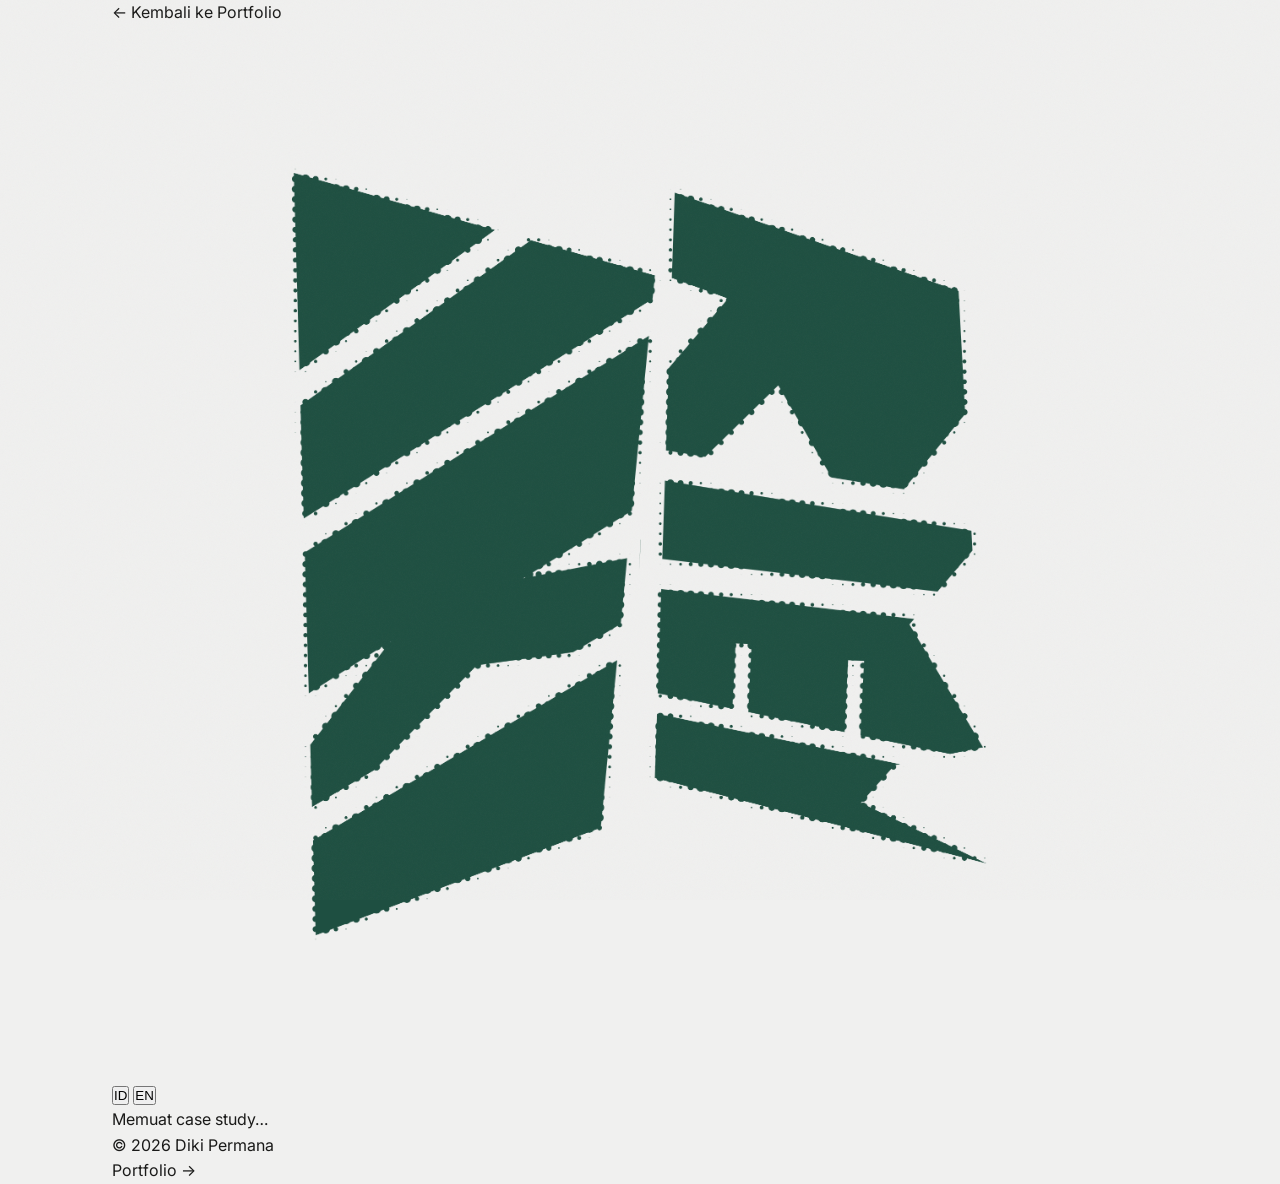
==== project.html @ 25e9c807 "Add Behance-style case study page" ====
<!DOCTYPE html>
<html lang="id">
<head>
  <meta charset="UTF-8" />
  <meta name="viewport" content="width=device-width, initial-scale=1.0" />
  <link rel="icon" type="image/png" href="./asset/icon.png?v=2" />
  <title>Case Study — Diki Permana</title>
  <meta name="description" content="E-commerce and visual design case study by Diki Permana." />
  <link rel="preconnect" href="https://fonts.googleapis.com" />
  <link rel="preconnect" href="https://fonts.gstatic.com" crossorigin />
  <link href="https://fonts.googleapis.com/css2?family=Inter:wght@300;400;500;600;700;900&family=Space+Grotesk:wght@400;500;600;700&display=swap" rel="stylesheet" />
  <link rel="stylesheet" href="style.css" />
  <link rel="stylesheet" href="project.css" />
  <script src="security.js"></script>
</head>
<body class="project-page">
  <div class="grain-overlay" aria-hidden="true"></div>

  <nav class="project-nav">
    <div class="container project-nav-inner">
      <a href="./index.html#portfolio" class="project-back" aria-label="Kembali ke portfolio">← <span>Kembali ke Portfolio</span></a>
      <a href="./index.html" class="project-logo">
        <img src="asset/header.png" alt="Diki Permana" />
      </a>
      <div class="project-lang" role="group" aria-label="Language selector">
        <button class="project-lang-btn active" data-project-lang="id">ID</button>
        <button class="project-lang-btn" data-project-lang="en">EN</button>
      </div>
    </div>
  </nav>

  <main id="project-root" class="project-root" aria-live="polite">
    <div class="project-loading container">Memuat case study…</div>
  </main>

  <footer class="project-footer">
    <div class="container project-footer-inner">
      <p>© 2026 Diki Permana</p>
      <a href="./index.html#portfolio">Portfolio →</a>
    </div>
  </footer>

  <script src="portfolio-data.js"></script>
  <script src="project.js"></script>
</body>
</html>
---- style.css ----
/* ============================================================
   DIKI PERMANA — WEBFOLIO
   Design: Off-white grain texture, Forest green accent, Editorial
   ============================================================ */

/* ---- DESIGN TOKENS ---- */
:root {
  --bg:           #F0F0EF;      /* off-white ~3% darker */
  --bg-alt:       #E8E8E7;
  --surface:      #EBEBEA;
  --border:       #D8D8D6;
  --text:         #1A1A19;
  --text-muted:   #6B6B69;
  --green:        #1B4D3E;      /* forest green */
  --green-light:  #2D6E59;
  --green-muted:  #E8F0ED;
  --lime:         #C5E84A;      /* lime accent from reference */
  --white:        #FAF9F8;
  --radius-sm:    6px;
  --radius-md:    12px;
  --radius-lg:    20px;
  --radius-xl:    32px;
  --shadow-sm:    0 1px 3px rgba(0,0,0,.06), 0 1px 2px rgba(0,0,0,.04);
  --shadow-md:    0 4px 16px rgba(0,0,0,.08);
  --shadow-lg:    0 12px 40px rgba(0,0,0,.12);
  --transition:   0.3s cubic-bezier(0.4, 0, 0.2, 1);
  --font-main:    'Inter', system-ui, sans-serif;
  --font-display: 'Space Grotesk', system-ui, sans-serif;
}

/* ---- RESET & BASE ---- */
*, *::before, *::after { box-sizing: border-box; margin: 0; padding: 0; }

html {
  scroll-behavior: smooth;
  font-size: 16px;
  -webkit-font-smoothing: antialiased;
}

body {
  font-family: var(--font-main);
  background-color: var(--bg);
  color: var(--text);
  line-height: 1.6;
  overflow-x: hidden;
  position: relative;
  -webkit-user-select: none;
  -moz-user-select: none;
  -ms-user-select: none;
  user-select: none;
}

img {
  -webkit-user-drag: none;
  user-select: none;
  display: block;
  max-width: 100%;
}

/* ---- GRAIN OVERLAY ---- */
.grain-overlay {
  position: fixed;
  inset: 0;
  pointer-events: none;
  z-index: 9999;
  opacity: 0.035;
  background-image: url("data:image/svg+xml,%3Csvg viewBox='0 0 512 512' xmlns='http://www.w3.org/2000/svg'%3E%3Cfilter id='noise'%3E%3CfeTurbulence type='fractalNoise' baseFrequency='0.85' numOctaves='4' stitchTiles='stitch'/%3E%3C/filter%3E%3Crect width='100%25' height='100%25' filter='url(%23noise)'/%3E%3C/svg%3E");
  background-size: 256px 256px;
}

/* ---- CONTAINER ---- */
.container {
  max-width: 1120px;
  margin: 0 auto;
  padding: 0 32px;
}

/* ---- TYPOGRAPHY ---- */
h1, h2, h3, h4 {
  font-family: var(--font-display);
  font-weight: 700;
  line-height: 1.15;
  letter-spacing: -0.02em;
}

a { color: inherit; text-decoration: none; }
ul { list-style: none; }
img { display: block; max-width: 100%; }

/* ---- SECTION COMMON ---- */
.section { padding: 96px 0; }

.section-header {
  display: flex;
  align-items: baseline;
  gap: 24px;
  margin-bottom: 56px;
  flex-wrap: wrap;
}

.section-label {
  font-family: var(--font-main);
  font-size: 11px;
  font-weight: 600;
  letter-spacing: 0.18em;
  text-transform: uppercase;
  color: var(--green);
  background: var(--green-muted);
  border: 1px solid rgba(27,77,62,0.15);
  padding: 4px 10px;
  border-radius: 100px;
}

.section-title {
  font-family: var(--font-display);
  font-size: clamp(28px, 4vw, 40px);
  font-weight: 700;
  color: var(--text);
  flex: 1;
}

/* ---- BUTTONS ---- */
.btn {
  display: inline-flex;
  align-items: center;
  gap: 8px;
  padding: 12px 22px;
  border-radius: var(--radius-sm);
  font-family: var(--font-main);
  font-size: 14px;
  font-weight: 600;
  cursor: pointer;
  border: none;
  transition: transform var(--transition), box-shadow var(--transition), background var(--transition), color var(--transition);
  white-space: nowrap;
}

.btn:hover { transform: translateY(-2px); }
.btn:active { transform: translateY(0); }

.btn-primary {
  background: var(--green);
  color: var(--white);
  box-shadow: 0 2px 8px rgba(27,77,62,0.25);
}
.btn-primary:hover {
  background: var(--green-light);
  box-shadow: 0 6px 20px rgba(27,77,62,0.35);
}

.btn-secondary {
  background: transparent;
  color: var(--text);
  border: 1.5px solid var(--border);
}
.btn-secondary:hover {
  border-color: var(--green);
  color: var(--green);
  background: var(--green-muted);
}

.btn-ghost {
  background: transparent;
  color: var(--green);
  padding: 8px 0;
  font-weight: 600;
  font-size: 13px;
  border-bottom: 1.5px solid transparent;
  border-radius: 0;
  margin-left: auto;
}
.btn-ghost:hover {
  border-bottom-color: var(--green);
  transform: none;
}

/* ============================================================
   NAVIGATION
   ============================================================ */
.nav {
  position: fixed;
  top: 0; left: 0; right: 0;
  z-index: 100;
  background: rgba(240, 240, 239, 0.88);
  backdrop-filter: blur(16px) saturate(1.4);
  -webkit-backdrop-filter: blur(16px) saturate(1.4);
  border-bottom: 1px solid var(--border);
  transition: box-shadow var(--transition);
}

.nav.scrolled { box-shadow: var(--shadow-sm); }

.nav-inner {
  display: flex;
  align-items: center;
  height: 60px;
  gap: 40px;
}

.nav-logo {
  display: flex;
  align-items: center;
}

.nav-logo-img {
  height: 38px;
  max-width: 150px;
  width: auto;
  object-fit: contain;
  display: block;
  transition: opacity var(--transition);
}

.nav-logo-img:hover {
  opacity: 0.88;
}

.nav-links {
  display: flex;
  align-items: center;
  gap: 8px;
  margin-left: auto;
}

.nav-links a {
  font-size: 13px;
  font-weight: 500;
  color: var(--text-muted);
  padding: 6px 12px;
  border-radius: var(--radius-sm);
  transition: color var(--transition), background var(--transition);
}

.nav-links a:hover {
  color: var(--green);
  background: var(--green-muted);
}

.nav-cta {
  background: var(--green) !important;
  color: var(--white) !important;
  padding: 7px 16px !important;
}

.nav-cta:hover {
  background: var(--green-light) !important;
  color: var(--white) !important;
}

/* ---- LANGUAGE TOGGLE ---- */
.lang-toggle {
  display: inline-flex;
  align-items: center;
  background: var(--surface);
  border: 1px solid var(--border);
  border-radius: 100px;
  padding: 2px;
  gap: 2px;
  user-select: none;
}

.lang-btn {
  font-family: var(--font-main);
  font-size: 11px;
  font-weight: 600;
  letter-spacing: 0.05em;
  color: var(--text-muted);
  background: transparent;
  border: none;
  padding: 4px 10px;
  border-radius: 100px;
  cursor: pointer;
  transition: all var(--transition);
}

.lang-btn:hover {
  color: var(--text);
}

.lang-btn.active {
  background: var(--green);
  color: var(--white);
  box-shadow: 0 1px 4px rgba(27,77,62,0.25);
}

.mobile-lang-wrap {
  margin-top: 16px;
  padding-top: 12px;
  border-top: 1px dashed var(--border);
  display: flex;
  align-items: center;
  justify-content: space-between;
}

.mobile-lang-label {
  font-size: 13px;
  font-weight: 500;
  color: var(--text-muted);
}

.hamburger {
  display: none;
  flex-direction: column;
  justify-content: center;
  align-items: center;
  gap: 5px;
  width: 40px;
  height: 40px;
  background: var(--surface);
  border: 1px solid var(--border);
  border-radius: var(--radius-sm);
  cursor: pointer;
  padding: 6px;
  margin-left: auto;
  transition: background var(--transition), border-color var(--transition);
}

.hamburger:hover {
  background: var(--bg-alt);
  border-color: var(--green);
}

.hamburger span {
  display: block;
  width: 20px;
  height: 2px;
  background: var(--text);
  border-radius: 2px;
  transition: transform 0.25s ease, opacity 0.25s ease, background 0.25s ease;
}

.hamburger.open span:first-child { transform: translateY(3.5px) rotate(45deg); background: var(--green); }
.hamburger.open span:last-child  { transform: translateY(-3.5px) rotate(-45deg); background: var(--green); }

.mobile-menu {
  display: none;
  position: absolute;
  top: 60px;
  left: 0;
  right: 0;
  background: rgba(240, 240, 239, 0.96);
  backdrop-filter: blur(20px);
  -webkit-backdrop-filter: blur(20px);
  border-bottom: 1px solid var(--border);
  padding: 20px 24px 28px;
  box-shadow: 0 16px 36px rgba(0, 0, 0, 0.1);
  animation: slide-down-menu 0.25s cubic-bezier(0.4, 0, 0.2, 1) forwards;
}

@keyframes slide-down-menu {
  from { opacity: 0; transform: translateY(-10px); }
  to   { opacity: 1; transform: translateY(0); }
}

.mobile-menu.open { display: block; }

.mobile-menu ul {
  display: flex;
  flex-direction: column;
  gap: 4px;
}

.mobile-menu a {
  display: flex;
  align-items: center;
  justify-content: space-between;
  padding: 12px 16px;
  font-size: 15px;
  font-weight: 600;
  color: var(--text);
  border-radius: var(--radius-sm);
  transition: color var(--transition), background var(--transition);
}

.mobile-menu a:hover,
.mobile-menu a.nav-active {
  color: var(--green);
  background: var(--green-muted);
}

/* ============================================================
   HERO
   ============================================================ */
.hero {
  min-height: 100vh;
  display: flex;
  align-items: center;
  padding-top: 60px;
  position: relative;
  overflow: hidden;
}

.hero-bg-logo {
  position: absolute;
  inset: 0;
  pointer-events: none;
  z-index: 0;
  display: flex;
  align-items: center;
  justify-content: center;
  overflow: hidden;
}

.hero-bg-logo-img {
  width: 100%;
  height: 100%;
  object-fit: cover;
  opacity: 0.5;
}

.hero-bg-grid {
  position: absolute;
  inset: 0;
  z-index: 1;
  background-image:
    linear-gradient(rgba(27,77,62,0.04) 1px, transparent 1px),
    linear-gradient(90deg, rgba(27,77,62,0.04) 1px, transparent 1px);
  background-size: 48px 48px;
  mask-image: radial-gradient(ellipse at center, black 40%, transparent 80%);
}

.hero-inner {
  padding-top: 80px;
  padding-bottom: 80px;
  position: relative;
  z-index: 1;
}

.hero-badge {
  display: inline-flex;
  align-items: center;
  gap: 8px;
  background: var(--green-muted);
  border: 1px solid rgba(27,77,62,0.2);
  border-radius: 100px;
  padding: 6px 14px;
  font-size: 12px;
  font-weight: 600;
  color: var(--green);
  margin-bottom: 32px;
  letter-spacing: 0.04em;
}

.badge-dot {
  width: 8px; height: 8px;
  border-radius: 50%;
  background: var(--lime);
  border: 2px solid rgba(197,232,74,0.4);
  animation: pulse-dot 2s infinite;
}

@keyframes pulse-dot {
  0%, 100% { box-shadow: 0 0 0 0 rgba(197,232,74,0.5); }
  50%       { box-shadow: 0 0 0 6px rgba(197,232,74,0); }
}

.hero-title {
  display: flex;
  flex-direction: column;
  gap: 0;
  margin-bottom: 24px;
}

.hero-name {
  font-family: var(--font-display);
  font-size: clamp(48px, 8.5vw, 96px);
  font-weight: 900;
  color: var(--text);
  letter-spacing: -0.04em;
  line-height: 0.92;
}

.hero-line-divider {
  display: block;
  width: 40px;
  height: 2.5px;
  background: var(--border);
  font-size: 0;
  line-height: 0;
  margin: 8px 0 10px;
  border-radius: 2px;
}

.hero-role {
  font-family: var(--font-display);
  font-size: clamp(38px, 6.5vw, 80px);
  font-weight: 700;
  color: var(--green);
  letter-spacing: -0.04em;
  line-height: 0.92;
}

.hero-spec {
  display: flex;
  flex-wrap: wrap;
  gap: 8px;
  margin-bottom: 20px;
}

.tag {
  display: inline-block;
  font-size: 12px;
  font-weight: 600;
  padding: 5px 12px;
  border-radius: 100px;
  letter-spacing: 0.02em;
}

.tag-green {
  background: var(--green);
  color: var(--white);
}

.tag-outline {
  background: transparent;
  color: var(--text-muted);
  border: 1.5px solid var(--border);
}

.hero-location {
  display: flex;
  align-items: center;
  gap: 6px;
  font-size: 13px;
  color: var(--text-muted);
  margin-bottom: 40px;
}

.hero-cta-group {
  display: flex;
  flex-wrap: wrap;
  gap: 12px;
}

.hero-scroll-hint {
  position: absolute;
  bottom: 32px;
  left: 50%;
  transform: translateX(-50%);
  display: flex;
  flex-direction: column;
  align-items: center;
  gap: 8px;
  font-size: 10px;
  font-weight: 600;
  letter-spacing: 0.15em;
  text-transform: uppercase;
  color: var(--text-muted);
  animation: float-hint 2s ease-in-out infinite;
}

.scroll-line {
  width: 1px;
  height: 40px;
  background: linear-gradient(to bottom, var(--text-muted), transparent);
}

@keyframes float-hint {
  0%, 100% { transform: translateX(-50%) translateY(0); }
  50%       { transform: translateX(-50%) translateY(6px); }
}

/* ============================================================
   MARQUEE
   ============================================================ */
.marquee-strip {
  overflow: hidden;
  background: var(--green);
  padding: 14px 0;
  border-top: 1px solid rgba(255,255,255,0.08);
  border-bottom: 1px solid rgba(0,0,0,0.1);
  display: flex;
  user-select: none;
}

.marquee-track {
  display: flex;
  white-space: nowrap;
  animation: marquee-scroll 35s linear infinite;
  width: max-content;
  will-change: transform;
}

.marquee-group {
  display: flex;
  align-items: center;
  gap: 36px;
  padding-right: 36px;
  flex-shrink: 0;
}

.marquee-group span:not(.marquee-dot) {
  font-size: 13px;
  font-weight: 600;
  letter-spacing: 0.05em;
  text-transform: uppercase;
  color: rgba(255,255,255,0.85);
}

.marquee-dot {
  color: var(--lime) !important;
  font-size: 20px !important;
  line-height: 1;
  vertical-align: middle;
}

@keyframes marquee-scroll {
  0%   { transform: translateX(0); }
  100% { transform: translateX(-50%); }
}

/* ============================================================
   ABOUT
   ============================================================ */
.about-section { background: var(--bg); }

.about-grid {
  display: grid;
  grid-template-columns: 280px 1fr;
  gap: 80px;
  align-items: start;
}

.about-label-col {
  position: sticky;
  top: 80px;
  display: flex;
  flex-direction: column;
  gap: 32px;
}

.about-label-col .section-label { align-self: flex-start; }

.about-stats {
  display: flex;
  flex-direction: column;
  gap: 24px;
}

.stat-item {
  display: flex;
  flex-direction: column;
  gap: 2px;
  padding-bottom: 20px;
  border-bottom: 1px solid var(--border);
}

.stat-item:last-child { border-bottom: none; }

.stat-num {
  font-family: var(--font-display);
  font-size: 40px;
  font-weight: 700;
  color: var(--green);
  letter-spacing: -0.04em;
  line-height: 1;
}

.stat-desc {
  font-size: 13px;
  color: var(--text-muted);
}

.about-heading {
  font-size: clamp(24px, 3vw, 32px);
  color: var(--text);
  margin-bottom: 28px;
  line-height: 1.25;
}

.about-body {
  display: flex;
  flex-direction: column;
  gap: 16px;
  margin-bottom: 40px;
}

.about-body p {
  font-size: 16px;
  color: var(--text-muted);
  line-height: 1.8;
}

.about-body strong { color: var(--text); font-weight: 600; }
.about-body em { color: var(--green); font-style: italic; }

/* ============================================================
   PORTFOLIO
   ============================================================ */
.portfolio-section {
  background: var(--bg-alt);
  border-top: 1px solid var(--border);
  border-bottom: 1px solid var(--border);
}

.portfolio-tabs {
  display: flex;
  gap: 0;
  background: var(--surface);
  border: 1px solid var(--border);
  border-radius: var(--radius-sm);
  padding: 4px;
  margin-bottom: 40px;
  width: fit-content;
  flex-wrap: wrap;
}

.tab-btn {
  background: transparent;
  border: none;
  cursor: pointer;
  font-family: var(--font-main);
  font-size: 13px;
  font-weight: 500;
  color: var(--text-muted);
  padding: 8px 16px;
  border-radius: var(--radius-sm);
  transition: background var(--transition), color var(--transition);
}

.tab-btn:hover { color: var(--green); }

.tab-btn.active {
  background: var(--green);
  color: var(--white);
  font-weight: 600;
}

.portfolio-panel { display: none; }
.portfolio-panel.active { display: block; }

.portfolio-grid {
  display: grid;
  grid-template-columns: repeat(3, 1fr);
  gap: 24px;
}

.portfolio-card {
  background: var(--white);
  border-radius: var(--radius-md);
  overflow: hidden;
  border: 1px solid var(--border);
  transition: transform var(--transition), box-shadow var(--transition);
}

.portfolio-card:hover {
  transform: translateY(-4px);
  box-shadow: var(--shadow-lg);
}

.card-thumb {
  position: relative;
  aspect-ratio: 4/3;
  overflow: hidden;
}

.card-thumb-img {
  width: 100%;
  height: 100%;
  object-fit: cover;
  display: block;
}

.tab-btn-github {
  display: inline-flex;
  align-items: center;
  gap: 6px;
}

/* Card thumbnail color themes */
.ec-1 { background: linear-gradient(135deg, #FF6B35 0%, #FF9F1C 100%); }
.ec-2 { background: linear-gradient(135deg, #2D6A4F 0%, #40916C 100%); }
.ec-3 { background: linear-gradient(135deg, #E63946 0%, #FF6B6B 100%); }
.ec-4 { background: linear-gradient(135deg, #7209B7 0%, #B5179E 100%); }
.ec-5 { background: linear-gradient(135deg, #F77F00 0%, #FCBF49 100%); }
.ec-6 { background: linear-gradient(135deg, #0077B6 0%, #00B4D8 100%); }
.print-1 { background: linear-gradient(135deg, #264653 0%, #2A9D8F 100%); }
.print-2 { background: linear-gradient(135deg, #457B9D 0%, #1D3557 100%); }
.print-3 { background: linear-gradient(135deg, #6D4C41 0%, #A1887F 100%); }
.print-4 { background: linear-gradient(135deg, #1B4D3E 0%, #52B788 100%); }
.print-5 { background: linear-gradient(135deg, #212529 0%, #495057 100%); }
.print-6 { background: linear-gradient(135deg, #9B2226 0%, #E63946 100%); }
.gh-1 { background: linear-gradient(135deg, #0d1117 0%, #1f2937 100%); }
.gh-2 { background: linear-gradient(135deg, #1f6feb 0%, #0969da 100%); }
.gh-3 { background: linear-gradient(135deg, #238636 0%, #2ea043 100%); }
.gh-4 { background: linear-gradient(135deg, #8957e5 0%, #6e40c9 100%); }
.gh-5 { background: linear-gradient(135deg, #d29922 0%, #9e6a03 100%); }
.gh-6 { background: linear-gradient(135deg, #1B4D3E 0%, #370617 100%); }


/* Dashed border inner decoration */
.card-thumb-inner {
  position: absolute;
  inset: 12px;
  border: 1.5px dashed rgba(255,255,255,0.3);
  border-radius: 6px;
  display: flex;
  flex-direction: column;
  justify-content: space-between;
  padding: 14px;
}

.thumb-label {
  font-size: 11px;
  font-weight: 700;
  letter-spacing: 0.12em;
  text-transform: uppercase;
  color: rgba(255,255,255,0.7);
}

.thumb-year {
  font-family: var(--font-display);
  font-size: 28px;
  font-weight: 700;
  color: rgba(255,255,255,0.15);
  align-self: flex-end;
  line-height: 1;
}

.card-overlay {
  position: absolute;
  inset: 0;
  background: rgba(27,77,62,0.88);
  display: flex;
  align-items: center;
  justify-content: center;
  opacity: 0;
  transition: opacity var(--transition);
}

.portfolio-card:hover .card-overlay { opacity: 1; }

.card-overlay-btns {
  display: flex;
  flex-direction: column;
  gap: 8px;
  align-items: center;
}

.card-link {
  font-size: 13px;
  font-weight: 600;
  color: var(--white);
  padding: 8px 18px;
  border: 1.5px solid rgba(255,255,255,0.5);
  border-radius: var(--radius-sm);
  transition: background var(--transition);
  white-space: nowrap;
}

.card-link:hover { background: rgba(255,255,255,0.15); }

.card-link-gh {
  border-color: rgba(197,232,74,0.6);
  color: var(--lime);
}

.card-link-gh:hover { background: rgba(197,232,74,0.15); }

.card-info {
  padding: 20px;
}

.card-info h3 {
  font-size: 15px;
  font-weight: 700;
  color: var(--text);
  margin-bottom: 8px;
  line-height: 1.3;
}

.card-info p {
  font-size: 13px;
  color: var(--text-muted);
  line-height: 1.6;
  margin-bottom: 12px;
}

.card-tags {
  display: flex;
  flex-wrap: wrap;
  gap: 6px;
}

.card-tags span {
  font-size: 11px;
  font-weight: 500;
  color: var(--green);
  background: var(--green-muted);
  border: 1px solid rgba(27,77,62,0.12);
  padding: 3px 9px;
  border-radius: 100px;
}

.behance-cta-block {
  margin-top: 48px;
  display: flex;
  align-items: center;
  gap: 16px;
  padding: 24px 28px;
  background: var(--white);
  border: 1px solid var(--border);
  border-radius: var(--radius-md);
}

.behance-cta-block p {
  font-size: 14px;
  color: var(--text-muted);
  flex: 1;
}

.cta-block-btns {
  display: flex;
  align-items: center;
  gap: 12px;
}

/* ============================================================
   INSTAGRAM
   ============================================================ */
.instagram-section { background: var(--bg); }

.ig-embed-wrapper {
  width: 100%;
  max-width: 100%;
  margin: 0 auto;
  border-radius: var(--radius-md);
  overflow: hidden;
  border: 1px solid var(--border);
  box-shadow: var(--shadow-sm);
  background: var(--surface);
}

.ig-embed-wrapper iframe,
behold-widget {
  width: 100% !important;
  display: block;
  border: none;
}

.ig-placeholder {
  background: var(--surface);
  min-height: 280px;
  display: flex;
  align-items: center;
  justify-content: center;
}

.ig-placeholder-inner {
  display: flex;
  flex-direction: column;
  align-items: center;
  gap: 12px;
  text-align: center;
  max-width: 400px;
  padding: 48px 32px;
  color: var(--text-muted);
}

.ig-placeholder-inner svg { opacity: 0.4; }

.ig-placeholder-inner p { font-size: 15px; font-weight: 500; color: var(--text); }
.ig-placeholder-inner strong { color: var(--green); }

.ig-note {
  font-size: 12px !important;
  color: var(--text-muted) !important;
  font-weight: 400 !important;
  line-height: 1.6;
}

/* ============================================================
   EXPERIENCE / TIMELINE
   ============================================================ */
.experience-section {
  background: var(--bg-alt);
  border-top: 1px solid var(--border);
}

.timeline {
  display: flex;
  flex-direction: column;
  gap: 0;
}

.timeline-item {
  display: grid;
  grid-template-columns: 120px 40px 1fr;
  gap: 0 20px;
  align-items: start;
}

.timeline-left {
  padding-top: 24px;
  text-align: right;
}

.timeline-year {
  font-size: 12px;
  font-weight: 600;
  color: var(--green);
  letter-spacing: 0.04em;
  font-variant-numeric: tabular-nums;
}

.timeline-connector {
  display: flex;
  flex-direction: column;
  align-items: center;
  gap: 0;
}

.timeline-dot {
  width: 14px;
  height: 14px;
  border-radius: 50%;
  background: var(--bg);
  border: 2.5px solid var(--border);
  margin-top: 28px;
  flex-shrink: 0;
  transition: border-color var(--transition);
  position: relative;
  z-index: 1;
}

.timeline-dot.current {
  background: var(--green);
  border-color: var(--green);
  box-shadow: 0 0 0 4px rgba(27,77,62,0.15);
}

.timeline-line {
  width: 2px;
  flex: 1;
  background: var(--border);
  min-height: 40px;
}

.timeline-right {
  padding-bottom: 40px;
}

.timeline-card {
  background: var(--white);
  border: 1px solid var(--border);
  border-radius: var(--radius-md);
  padding: 24px 28px;
  margin-top: 16px;
  transition: box-shadow var(--transition), border-color var(--transition);
}

.timeline-card:hover {
  box-shadow: var(--shadow-md);
  border-color: rgba(27,77,62,0.2);
}

.tc-header {
  display: flex;
  align-items: center;
  gap: 12px;
  margin-bottom: 16px;
  flex-wrap: wrap;
}

.tc-header h3 {
  font-size: 18px;
  font-weight: 700;
  color: var(--text);
}

.company-badge {
  font-size: 12px;
  font-weight: 600;
  background: var(--green);
  color: var(--white);
  padding: 3px 10px;
  border-radius: 100px;
  letter-spacing: 0.02em;
}

.tc-list {
  display: flex;
  flex-direction: column;
  gap: 8px;
  margin-bottom: 16px;
}

.tc-list li {
  font-size: 14px;
  color: var(--text-muted);
  padding-left: 16px;
  position: relative;
  line-height: 1.6;
}

.tc-list li::before {
  content: '–';
  position: absolute;
  left: 0;
  color: var(--green);
  font-weight: 700;
}

.tc-list strong { color: var(--text); font-weight: 600; }

.tc-tools {
  display: flex;
  flex-wrap: wrap;
  gap: 6px;
}

.tc-tools span {
  font-size: 11px;
  font-weight: 500;
  color: var(--text-muted);
  background: var(--surface);
  border: 1px solid var(--border);
  padding: 3px 9px;
  border-radius: 100px;
}

/* ============================================================
   SKILLS
   ============================================================ */
.skills-section { background: var(--bg); }

.skills-grid {
  display: grid;
  grid-template-columns: repeat(4, 1fr);
  gap: 20px;
}

.skill-card {
  background: var(--white);
  border: 1px solid var(--border);
  border-radius: var(--radius-md);
  padding: 28px 24px;
  transition: transform var(--transition), box-shadow var(--transition), border-color var(--transition);
}

.skill-card:hover {
  transform: translateY(-3px);
  box-shadow: var(--shadow-md);
  border-color: rgba(27,77,62,0.2);
}

.skill-icon {
  width: 44px;
  height: 44px;
  background: var(--green-muted);
  border-radius: var(--radius-sm);
  display: flex;
  align-items: center;
  justify-content: center;
  color: var(--green);
  margin-bottom: 16px;
}

.skill-card h3 {
  font-size: 15px;
  font-weight: 700;
  color: var(--text);
  margin-bottom: 14px;
  line-height: 1.3;
}

.skill-card ul {
  display: flex;
  flex-direction: column;
  gap: 8px;
}

.skill-card li {
  font-size: 13px;
  color: var(--text-muted);
  padding-left: 14px;
  position: relative;
}

.skill-card li::before {
  content: '·';
  position: absolute;
  left: 0;
  color: var(--green);
  font-size: 16px;
  line-height: 1.3;
  font-weight: 700;
}

/* ============================================================
   CONTACT
   ============================================================ */
.contact-section {
  background: var(--bg-alt);
  border-top: 1px solid var(--border);
}

.contact-inner {
  display: grid;
  grid-template-columns: 1fr 360px;
  gap: 80px;
  align-items: center;
}

.contact-heading {
  font-size: clamp(32px, 5vw, 56px);
  color: var(--text);
  margin-bottom: 16px;
  line-height: 1.15;
}

.contact-heading em {
  color: var(--green);
  font-style: italic;
}

.contact-sub {
  font-size: 15px;
  color: var(--text-muted);
  line-height: 1.7;
  margin-bottom: 40px;
  max-width: 480px;
}

.contact-links {
  display: flex;
  flex-direction: column;
  gap: 12px;
}

.contact-item {
  display: flex;
  align-items: center;
  gap: 14px;
  padding: 16px 20px;
  background: var(--white);
  border: 1px solid var(--border);
  border-radius: var(--radius-md);
  transition: border-color var(--transition), box-shadow var(--transition), transform var(--transition);
}

.contact-item:hover {
  border-color: var(--green);
  box-shadow: var(--shadow-sm);
  transform: translateX(4px);
}

.ci-icon {
  width: 40px;
  height: 40px;
  background: var(--green-muted);
  border-radius: var(--radius-sm);
  display: flex;
  align-items: center;
  justify-content: center;
  color: var(--green);
  flex-shrink: 0;
}

.ci-text {
  display: flex;
  flex-direction: column;
  gap: 2px;
  flex: 1;
}

.ci-label {
  font-size: 11px;
  font-weight: 600;
  letter-spacing: 0.1em;
  text-transform: uppercase;
  color: var(--text-muted);
}

.ci-value {
  font-size: 14px;
  font-weight: 600;
  color: var(--text);
}

.ci-arrow {
  color: var(--text-muted);
  font-size: 16px;
  transition: color var(--transition), transform var(--transition);
}

.contact-item:hover .ci-arrow {
  color: var(--green);
  transform: translateX(3px);
}

/* Contact right decoration */
.contact-card-deco {
  background: var(--green);
  border-radius: var(--radius-xl);
  aspect-ratio: 4/5;
  display: flex;
  flex-direction: column;
  align-items: center;
  justify-content: center;
  position: relative;
  overflow: hidden;
}

.contact-card-deco::before {
  content: '';
  position: absolute;
  inset: 0;
  background-image:
    linear-gradient(rgba(255,255,255,0.05) 1px, transparent 1px),
    linear-gradient(90deg, rgba(255,255,255,0.05) 1px, transparent 1px);
  background-size: 24px 24px;
}

.ccd-text {
  font-family: var(--font-display);
  font-size: 52px;
  font-weight: 900;
  color: var(--white);
  text-align: center;
  letter-spacing: -0.04em;
  line-height: 1;
  position: relative;
  z-index: 1;
}

.ccd-star {
  position: absolute;
  top: 24px;
  right: 24px;
  font-size: 28px;
  color: var(--lime);
  animation: spin-star 8s linear infinite;
}

@keyframes spin-star {
  from { transform: rotate(0deg); }
  to   { transform: rotate(360deg); }
}

/* ============================================================
   FOOTER
   ============================================================ */
.footer {
  background: var(--text);
  padding: 32px 0;
}

.footer-inner {
  display: flex;
  align-items: center;
  gap: 24px;
  flex-wrap: wrap;
}

.footer-logo {
  display: flex;
  align-items: center;
}

.footer-logo-img {
  height: 38px;
  max-width: 150px;
  width: auto;
  object-fit: contain;
  display: block;
}

.footer-copy {
  font-size: 13px;
  color: rgba(255,255,255,0.4);
  flex: 1;
}

.footer-links {
  display: flex;
  gap: 20px;
}

.footer-links a {
  font-size: 13px;
  font-weight: 500;
  color: rgba(255,255,255,0.5);
  transition: color var(--transition);
}

.footer-links a:hover { color: var(--lime); }

/* ============================================================
   INSTAGRAM FALLBACK (jika Widget ID belum diisi)
   ============================================================ */
.ig-fallback {
  background: var(--surface);
  min-height: 280px;
  display: flex;
  align-items: center;
  justify-content: center;
  border-radius: var(--radius-md);
}

.ig-fallback-inner {
  display: flex;
  flex-direction: column;
  align-items: center;
  gap: 12px;
  text-align: center;
  max-width: 400px;
  padding: 48px 32px;
  color: var(--text-muted);
}

.ig-fallback-inner svg { opacity: 0.4; }
.ig-fallback-inner p { font-size: 15px; color: var(--text); }
.ig-fallback-inner strong { color: var(--green); }
.ig-fallback-inner a:not(.btn) { color: var(--green); text-decoration: underline; }

.ig-fallback-inner code {
  font-size: 12px;
  background: var(--bg-alt);
  border: 1px solid var(--border);
  padding: 2px 6px;
  border-radius: 4px;
  color: var(--text);
  font-family: 'Courier New', monospace;
}

.ig-note {
  font-size: 12px !important;
  color: var(--text-muted) !important;
  font-weight: 400 !important;
  line-height: 1.6;
}

/* ============================================================
   ANIMATIONS (on-scroll fade-in)
   ============================================================ */
[data-aos] {
  opacity: 0;
  transform: translateY(24px);
  transition: opacity 0.6s cubic-bezier(0.4,0,0.2,1), transform 0.6s cubic-bezier(0.4,0,0.2,1);
}

[data-aos].aos-animate {
  opacity: 1;
  transform: translateY(0);
}

[data-aos][data-aos-delay="80"]  { transition-delay: 80ms; }
[data-aos][data-aos-delay="100"] { transition-delay: 100ms; }
[data-aos][data-aos-delay="160"] { transition-delay: 160ms; }
[data-aos][data-aos-delay="200"] { transition-delay: 200ms; }
[data-aos][data-aos-delay="240"] { transition-delay: 240ms; }

/* ============================================================
   RESPONSIVE
   ============================================================ */
@media (max-width: 1024px) {
  .container { padding: 0 24px; }
  .about-grid { grid-template-columns: 1fr; gap: 40px; }
  .about-label-col { position: static; flex-direction: row; flex-wrap: wrap; align-items: center; justify-content: space-between; }
  .about-stats { flex-direction: row; gap: 24px; flex-wrap: wrap; width: 100%; }
  .stat-item { flex: 1; min-width: 140px; border-bottom: none; border-right: 1px solid var(--border); padding-right: 20px; padding-bottom: 0; }
  .stat-item:last-child { border-right: none; }
  .portfolio-grid { grid-template-columns: repeat(2, 1fr); gap: 20px; }
  .skills-grid { grid-template-columns: repeat(2, 1fr); gap: 16px; }
  .contact-inner { grid-template-columns: 1fr; gap: 40px; }
  .contact-card-deco { max-width: 100%; aspect-ratio: 3/1; }
  .ccd-text { font-size: 36px; }
}

@media (max-width: 768px) {
  html { font-size: 15px; }
  .container { padding: 0 20px; }
  .section { padding: 64px 0; }
  .section-header { flex-direction: column; gap: 12px; align-items: flex-start; margin-bottom: 36px; }
  
  /* Nav Mobile */
  .nav-links { display: none; }
  .hamburger { display: flex; }
  
  /* Hero Mobile */
  .hero { min-height: auto; padding-top: 90px; padding-bottom: 56px; }
  .hero-inner { padding-top: 16px; padding-bottom: 16px; }
  .hero-badge { margin-bottom: 20px; }
  .hero-name { font-size: clamp(36px, 10.5vw, 60px); line-height: 1.0; }
  .hero-role { font-size: clamp(30px, 8.5vw, 48px); line-height: 1.05; }
  .hero-spec { gap: 6px; margin-bottom: 24px; }
  .hero-location { margin-bottom: 28px; }
  .hero-cta-group { width: 100%; flex-direction: column; gap: 10px; }
  .hero-cta-group .btn { width: 100%; justify-content: center; padding: 14px 24px; }
  .hero-scroll-hint { display: none; }

  /* About Mobile */
  .about-stats { display: grid; grid-template-columns: repeat(2, 1fr); gap: 12px; }
  .stat-item { background: var(--white); border: 1px solid var(--border) !important; padding: 16px !important; border-radius: var(--radius-md); }
  .stat-num { font-size: 32px; }
  
  /* Portfolio Tabs Mobile (1 Baris) */
  .portfolio-tabs { 
    width: 100%; 
    display: flex; 
    flex-wrap: nowrap; 
    overflow-x: auto; 
    white-space: nowrap; 
    -webkit-overflow-scrolling: touch; 
    padding: 4px; 
    gap: 4px;
    margin-bottom: 24px;
  }
  .portfolio-tabs::-webkit-scrollbar { display: none; }
  .tab-btn { 
    flex: 1 1 0px; 
    text-align: center; 
    padding: 8px 8px; 
    font-size: 11.5px;
    white-space: nowrap;
  }
  
  /* Portfolio Grid Mobile (2 Columns Side-by-Side) */
  .portfolio-grid { 
    grid-template-columns: repeat(2, 1fr); 
    gap: 12px; 
  }
  .card-info {
    padding: 12px 10px;
  }
  .card-info h3 {
    font-size: 13px;
    line-height: 1.25;
    margin-bottom: 4px;
  }
  .card-info p {
    font-size: 11px;
    line-height: 1.4;
    margin-bottom: 8px;
  }
  .card-tags {
    gap: 4px;
  }
  .card-tags span {
    font-size: 9.5px;
    padding: 2px 6px;
  }
  .card-thumb-inner {
    inset: 8px;
    padding: 8px;
  }
  .thumb-label {
    font-size: 9px;
  }
  .thumb-year {
    font-size: 18px;
  }
  .card-link {
    font-size: 10.5px;
    padding: 6px 12px;
  }

  /* Instagram Mobile */
  .ig-embed-wrapper { max-width: 100%; width: 100%; margin: 0 auto; }

  .behance-cta-block { flex-direction: column; text-align: center; gap: 20px; padding: 20px; }
  .cta-block-btns { width: 100%; flex-direction: column; }
  .cta-block-btns .btn { width: 100%; justify-content: center; }

  /* Timeline Mobile */
  .timeline-item { grid-template-columns: 64px 24px 1fr; gap: 0 10px; }
  .timeline-year { font-size: 11px; }
  .timeline-dot { width: 12px; height: 12px; margin-top: 24px; }
  .timeline-card { padding: 18px 20px; margin-top: 10px; }
  .tc-header { flex-direction: column; align-items: flex-start; gap: 6px; }
  .tc-header h3 { font-size: 16px; }

  /* Contact & Footer Mobile */
  .contact-sub { margin-bottom: 28px; }
  .contact-item { padding: 14px 16px; }
  .footer-inner { flex-direction: column; text-align: center; gap: 20px; }
  .footer-logo { justify-content: center; }
  .footer-links { flex-wrap: wrap; justify-content: center; gap: 16px; }
}

@media (max-width: 480px) {
  .container { padding: 0 14px; }
  .section { padding: 48px 0; }
  .hero-name { font-size: 32px; }
  .hero-role { font-size: 26px; }
  .about-stats { grid-template-columns: 1fr; }
  .skills-grid { grid-template-columns: 1fr; }
  
  /* Compact Timeline for small mobile */
  .timeline-item { display: flex; flex-direction: column; margin-bottom: 24px; position: relative; }
  .timeline-left { text-align: left; padding-top: 0; margin-bottom: 4px; }
  .timeline-connector { display: none; }
  .timeline-right { padding-bottom: 0; }
  .timeline-card { margin-top: 0; border-left: 3.5px solid var(--green); }

  .contact-card-deco { display: none; }
}

/* ============================================================
   CHATBOT — FAB + Panel
   ============================================================ */

/* ---- FAB Button ---- */
#chat-fab {
  position: fixed;
  bottom: 28px;
  right: 28px;
  z-index: 1000;
  width: 56px;
  height: 56px;
  border-radius: 50%;
  background: var(--green);
  color: var(--white);
  border: none;
  cursor: pointer;
  display: flex;
  align-items: center;
  justify-content: center;
  box-shadow: 0 4px 20px rgba(27,77,62,0.4);
  transition: transform 0.25s cubic-bezier(0.34,1.56,0.64,1), box-shadow 0.25s ease, background 0.2s ease;
  position: fixed;
}

#chat-fab:hover {
  transform: scale(1.08);
  background: var(--green-light);
  box-shadow: 0 8px 32px rgba(27,77,62,0.5);
}

#chat-fab:active { transform: scale(0.96); }

.fab-icon {
  display: flex;
  align-items: center;
  justify-content: center;
}

.fab-logo-img {
  width: 28px;
  height: 28px;
  object-fit: contain;
  border-radius: 50%;
  display: block;
}

/* Pulse ring */
.fab-pulse {
  position: absolute;
  inset: -2px;
  border-radius: 50%;
  border: 2px solid rgba(27,77,62,0.4);
  animation: fab-pulse-ring 2.5s ease-out infinite;
  pointer-events: none;
}

@keyframes fab-pulse-ring {
  0%   { transform: scale(1);    opacity: 0.8; }
  70%  { transform: scale(1.5);  opacity: 0; }
  100% { transform: scale(1.5);  opacity: 0; }
}

/* ---- Chat Panel ---- */
#chat-panel {
  position: fixed;
  bottom: 96px;
  right: 28px;
  z-index: 999;
  width: 360px;
  max-height: 540px;
  background: var(--white);
  border-radius: var(--radius-xl);
  border: 1px solid var(--border);
  box-shadow: 0 20px 60px rgba(0,0,0,0.15), 0 4px 16px rgba(0,0,0,0.08);
  display: flex;
  flex-direction: column;
  overflow: hidden;

  /* Closed state */
  opacity: 0;
  transform: translateY(16px) scale(0.96);
  pointer-events: none;
  transition:
    opacity 0.3s cubic-bezier(0.4,0,0.2,1),
    transform 0.3s cubic-bezier(0.34,1.56,0.64,1);
  transform-origin: bottom right;
}

#chat-panel.open {
  opacity: 1;
  transform: translateY(0) scale(1);
  pointer-events: all;
}

/* ---- Header ---- */
.chat-header {
  background: var(--green);
  padding: 14px 16px;
  display: flex;
  align-items: center;
  gap: 12px;
  flex-shrink: 0;
}

.chat-avatar {
  width: 38px;
  height: 38px;
  border-radius: 50%;
  background: var(--white);
  border: 2px solid var(--lime);
  display: flex;
  align-items: center;
  justify-content: center;
  overflow: hidden;
  flex-shrink: 0;
}

.chat-avatar-img {
  width: 100%;
  height: 100%;
  object-fit: contain;
  display: block;
}

.chat-header-info {
  display: flex;
  flex-direction: column;
  gap: 2px;
  flex: 1;
}

.chat-name {
  font-family: var(--font-display);
  font-size: 14px;
  font-weight: 700;
  color: var(--white);
  letter-spacing: -0.01em;
}

.chat-status {
  display: flex;
  align-items: center;
  gap: 5px;
  font-size: 11px;
  color: rgba(255,255,255,0.65);
}

.status-dot {
  width: 7px;
  height: 7px;
  border-radius: 50%;
  background: var(--lime);
  animation: pulse-dot 2s infinite;
}

.chat-close-btn {
  background: rgba(255,255,255,0.12);
  border: none;
  cursor: pointer;
  width: 28px;
  height: 28px;
  border-radius: 50%;
  display: flex;
  align-items: center;
  justify-content: center;
  color: var(--white);
  transition: background 0.2s;
  flex-shrink: 0;
}

.chat-close-btn:hover { background: rgba(255,255,255,0.22); }

/* ---- Messages ---- */
.chat-messages {
  flex: 1;
  overflow-y: auto;
  padding: 16px 14px;
  display: flex;
  flex-direction: column;
  gap: 10px;
  scroll-behavior: smooth;
}

.chat-messages::-webkit-scrollbar { width: 4px; }
.chat-messages::-webkit-scrollbar-track { background: transparent; }
.chat-messages::-webkit-scrollbar-thumb { background: var(--border); border-radius: 2px; }

.chat-msg {
  display: flex;
  max-width: 88%;
}

.chat-msg-bot { align-self: flex-start; }
.chat-msg-user { align-self: flex-end; flex-direction: row-reverse; }

/* Entry animation */
.chat-msg-in {
  animation: msg-in 0.28s cubic-bezier(0.34,1.56,0.64,1) forwards;
}

@keyframes msg-in {
  from { opacity: 0; transform: translateY(8px) scale(0.95); }
  to   { opacity: 1; transform: translateY(0) scale(1); }
}

.chat-bubble {
  padding: 10px 13px;
  border-radius: 16px;
  font-size: 13.5px;
  line-height: 1.65;
  word-break: break-word;
}

.chat-msg-bot .chat-bubble {
  background: var(--surface);
  color: var(--text);
  border-bottom-left-radius: 4px;
  border: 1px solid var(--border);
}

.chat-msg-user .chat-bubble {
  background: var(--green);
  color: var(--white);
  border-bottom-right-radius: 4px;
}

.chat-msg-bot .chat-bubble strong { color: var(--green); }

/* ---- Typing dots ---- */
.chat-typing {
  display: flex;
  gap: 4px;
  align-items: center;
  padding: 12px 16px !important;
  min-width: 52px;
}

.chat-typing .dot {
  width: 7px;
  height: 7px;
  border-radius: 50%;
  background: var(--text-muted);
  animation: typing-dot 1.2s ease-in-out infinite;
}

.chat-typing .dot:nth-child(2) { animation-delay: 0.15s; }
.chat-typing .dot:nth-child(3) { animation-delay: 0.3s; }

@keyframes typing-dot {
  0%, 60%, 100% { transform: translateY(0);    opacity: 0.35; }
  30%            { transform: translateY(-5px); opacity: 1; }
}

/* ---- Suggestion Chips ---- */
.chat-suggestions {
  padding: 0 12px 10px;
  display: flex;
  flex-wrap: wrap;
  gap: 6px;
}

.suggestion-chip {
  background: var(--green-muted);
  border: 1px solid rgba(27,77,62,0.18);
  color: var(--green);
  font-family: var(--font-main);
  font-size: 11.5px;
  font-weight: 600;
  padding: 5px 11px;
  border-radius: 100px;
  cursor: pointer;
  transition: background 0.2s, transform 0.15s;
  white-space: nowrap;
}

.suggestion-chip:hover {
  background: var(--green);
  color: var(--white);
  transform: translateY(-1px);
}

/* ---- Input Area ---- */
.chat-input-area {
  display: flex;
  align-items: center;
  gap: 8px;
  padding: 10px 12px;
  border-top: 1px solid var(--border);
  background: var(--white);
  flex-shrink: 0;
}

.chat-input {
  flex: 1;
  background: var(--surface);
  border: 1.5px solid var(--border);
  border-radius: 100px;
  padding: 9px 16px;
  font-family: var(--font-main);
  font-size: 13px;
  color: var(--text);
  outline: none;
  transition: border-color 0.2s;
}

.chat-input::placeholder { color: var(--text-muted); }
.chat-input:focus { border-color: var(--green); }

.chat-send-btn {
  width: 36px;
  height: 36px;
  border-radius: 50%;
  background: var(--green);
  color: var(--white);
  border: none;
  cursor: pointer;
  display: flex;
  align-items: center;
  justify-content: center;
  flex-shrink: 0;
  transition: background 0.2s, transform 0.15s;
}

.chat-send-btn:hover { background: var(--green-light); transform: scale(1.08); }
.chat-send-btn:active { transform: scale(0.94); }

/* ---- Mobile adjustments ---- */
@media (max-width: 480px) {
  #chat-panel {
    width: calc(100vw - 24px);
    right: 12px;
    bottom: 84px;
    max-height: 70vh;
    border-radius: 20px;
  }

  #chat-fab {
    right: 16px;
    bottom: 20px;
  }
}
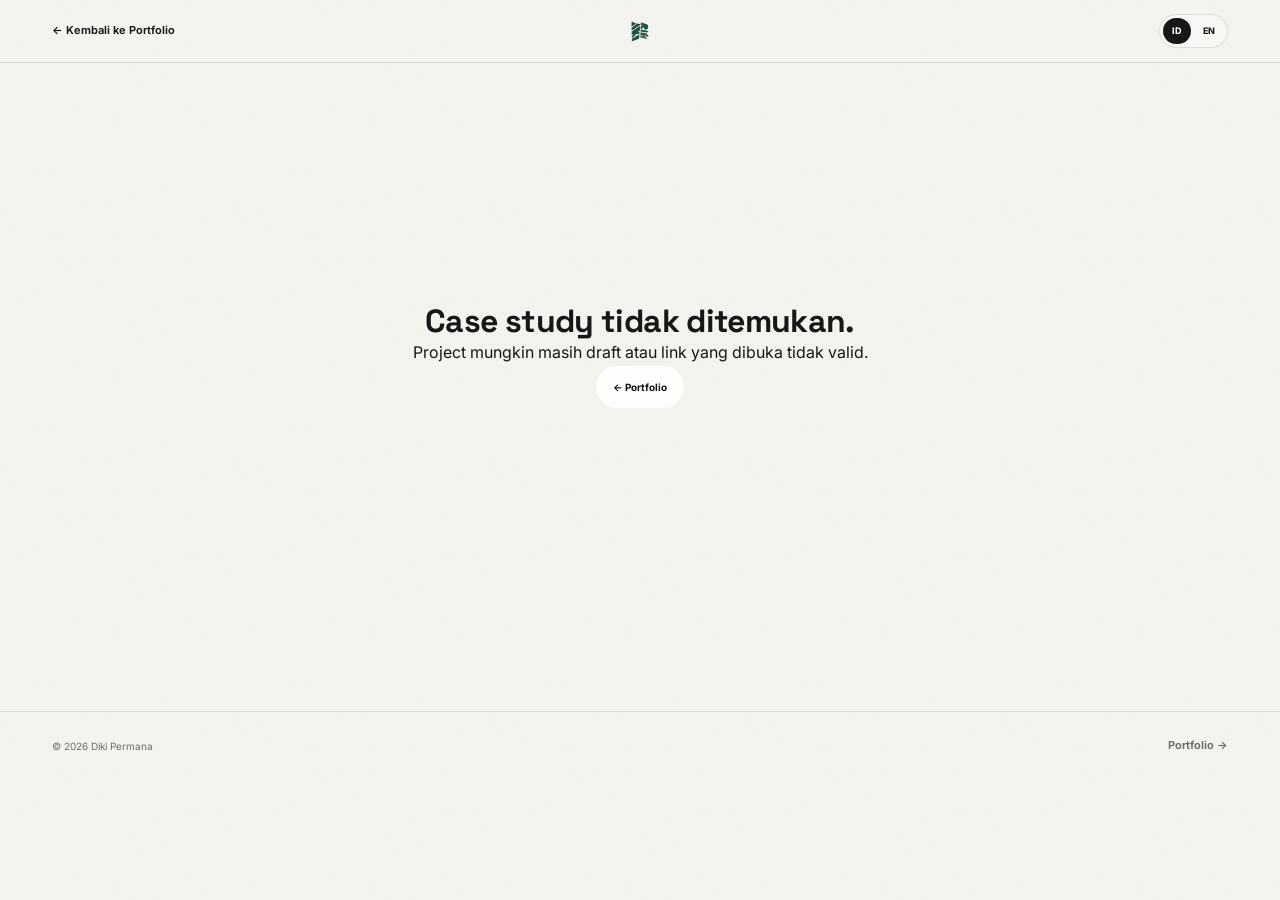
==== commit e875d862: "Load case study cover crop fix" ====
--- a/project.html
+++ b/project.html
@@ -11,6 +11,7 @@
   <link href="https://fonts.googleapis.com/css2?family=Inter:wght@300;400;500;600;700;900&family=Space+Grotesk:wght@400;500;600;700&display=swap" rel="stylesheet" />
   <link rel="stylesheet" href="style.css" />
   <link rel="stylesheet" href="project.css" />
+  <link rel="stylesheet" href="project-cover-fix.css" />
   <script src="security.js"></script>
 </head>
 <body class="project-page">
--- a/project.css
+++ b/project.css
@@ -0,0 +1,786 @@
+:root {
+  --project-bg: #f5f4ef;
+  --project-ink: #151515;
+  --project-muted: #6d6d67;
+  --project-line: rgba(21, 21, 21, 0.11);
+  --project-soft: #e9e7df;
+  --project-panel: #1b211e;
+  --project-green: #1b4d3e;
+}
+
+.project-page {
+  background: var(--project-bg);
+  color: var(--project-ink);
+}
+
+.project-page .container {
+  max-width: 1240px;
+}
+
+/* ============================================================
+   NAV
+   ============================================================ */
+.project-nav {
+  position: sticky;
+  top: 0;
+  z-index: 80;
+  border-bottom: 1px solid var(--project-line);
+  background: rgba(245, 244, 239, 0.88);
+  backdrop-filter: blur(20px);
+  -webkit-backdrop-filter: blur(20px);
+}
+
+.project-nav-inner {
+  min-height: 62px;
+  display: grid;
+  grid-template-columns: 1fr auto 1fr;
+  align-items: center;
+  gap: 20px;
+}
+
+.project-back,
+.project-footer a {
+  color: inherit;
+  text-decoration: none;
+  font-size: 11px;
+  font-weight: 650;
+}
+
+.project-back:hover,
+.project-footer a:hover { opacity: .58; }
+
+.project-logo img {
+  width: 86px;
+  max-height: 27px;
+  object-fit: contain;
+}
+
+.project-lang {
+  justify-self: end;
+  display: flex;
+  gap: 3px;
+  padding: 3px;
+  border: 1px solid var(--project-line);
+  border-radius: 999px;
+  background: rgba(255,255,255,.34);
+}
+
+.project-lang-btn {
+  border: 0;
+  background: transparent;
+  color: inherit;
+  border-radius: 999px;
+  padding: 6px 9px;
+  font: inherit;
+  font-size: 9px;
+  font-weight: 750;
+  cursor: pointer;
+}
+
+.project-lang-btn.active {
+  background: var(--project-ink);
+  color: #fff;
+}
+
+.project-root { min-height: 72vh; }
+
+.project-loading,
+.project-error {
+  min-height: 65vh;
+  display: grid;
+  place-items: center;
+  text-align: center;
+}
+
+/* ============================================================
+   HERO — editorial split layout
+   ============================================================ */
+.case-hero {
+  padding: 64px 0 34px;
+}
+
+.case-hero-inner {
+  max-width: 1180px !important;
+  display: grid;
+  grid-template-columns: minmax(0, 1.55fr) minmax(260px, .55fr);
+  column-gap: 72px;
+  align-items: start;
+}
+
+.case-eyebrow {
+  grid-column: 1 / -1;
+  display: inline-flex;
+  align-items: center;
+  gap: 8px;
+  width: fit-content;
+  margin-bottom: 20px;
+  font-size: 9px;
+  font-weight: 780;
+  letter-spacing: .16em;
+  text-transform: uppercase;
+  color: var(--project-green);
+}
+
+.case-eyebrow::before {
+  content: '';
+  width: 26px;
+  height: 1px;
+  background: currentColor;
+}
+
+.case-title {
+  grid-column: 1;
+  max-width: 860px;
+  margin: 0;
+  font-family: 'Space Grotesk', sans-serif;
+  font-size: clamp(48px, 6.2vw, 82px);
+  line-height: .94;
+  letter-spacing: -.055em;
+  text-wrap: balance;
+}
+
+.case-subtitle {
+  grid-column: 1;
+  max-width: 700px;
+  margin: 25px 0 0;
+  font-size: clamp(15px, 1.45vw, 19px);
+  line-height: 1.62;
+  color: var(--project-muted);
+}
+
+.case-meta-grid {
+  grid-column: 2;
+  grid-row: 2 / span 2;
+  display: grid;
+  grid-template-columns: 1fr;
+  align-self: stretch;
+  margin: 4px 0 0;
+  border-top: 1px solid var(--project-line);
+  border-bottom: 1px solid var(--project-line);
+}
+
+.case-meta-item {
+  display: grid;
+  grid-template-columns: 92px 1fr;
+  gap: 14px;
+  align-items: baseline;
+  padding: 16px 0;
+}
+
+.case-meta-item + .case-meta-item {
+  border-top: 1px solid var(--project-line);
+}
+
+.case-meta-label {
+  display: block;
+  margin: 0;
+  color: var(--project-muted);
+  font-size: 8px;
+  text-transform: uppercase;
+  letter-spacing: .12em;
+}
+
+.case-meta-value {
+  font-size: 11px;
+  font-weight: 700;
+  line-height: 1.45;
+}
+
+/* ============================================================
+   COVER — wide visual stage instead of giant square card
+   ============================================================ */
+.case-cover {
+  max-width: 1360px !important;
+  padding-top: 18px;
+  padding-bottom: 34px;
+}
+
+.case-media-image {
+  margin: 0;
+  overflow: hidden;
+  border-radius: 18px;
+  background: var(--project-soft);
+}
+
+.case-media-image.cover {
+  width: 100%;
+  aspect-ratio: 16 / 8.2;
+  display: grid;
+  place-items: center;
+  padding: clamp(20px, 3.4vw, 54px);
+  border-radius: 26px;
+  background:
+    radial-gradient(circle at 50% 15%, rgba(255,255,255,.68), transparent 46%),
+    #e8e6df;
+  box-shadow: inset 0 0 0 1px rgba(21,21,21,.055);
+}
+
+.case-media-image.cover img {
+  width: 100%;
+  height: 100%;
+  object-fit: contain;
+  border-radius: 15px;
+}
+
+.case-media-image.contained {
+  max-width: 900px;
+  margin-left: auto;
+  margin-right: auto;
+}
+
+.case-media-image img {
+  width: 100%;
+  height: auto;
+  display: block;
+}
+
+.case-media-image figcaption {
+  padding: 10px 14px 12px;
+  color: var(--project-muted);
+  font-size: 9px;
+  border-top: 1px solid rgba(21,21,21,.06);
+}
+
+/* ============================================================
+   STORY — project notes panel
+   ============================================================ */
+.case-story {
+  max-width: 1180px !important;
+  display: grid;
+  grid-template-columns: 1.25fr .9fr .9fr;
+  gap: 0;
+  margin-top: 12px;
+  margin-bottom: 76px;
+  padding: 36px 40px;
+  border-radius: 24px;
+  background: var(--project-panel);
+  color: #fff;
+  box-shadow: 0 18px 50px rgba(16, 22, 19, .08);
+}
+
+.case-story-column {
+  min-width: 0;
+  padding: 0 28px;
+  border-left: 1px solid rgba(255,255,255,.12);
+}
+
+.case-story-column:first-child {
+  padding-left: 0;
+  border-left: 0;
+}
+
+.case-story-number {
+  display: block;
+  margin-bottom: 18px;
+  color: rgba(255,255,255,.44);
+  font-size: 9px;
+  letter-spacing: .12em;
+}
+
+.case-story-column h2,
+.case-story-column h3,
+.case-block-head h2,
+.case-text-block h2,
+.case-next h2 {
+  font-family: 'Space Grotesk', sans-serif;
+  letter-spacing: -.035em;
+}
+
+.case-story-column h2 {
+  margin: 0 0 15px;
+  font-size: clamp(30px, 3vw, 43px);
+  line-height: 1;
+}
+
+.case-story-column h3 {
+  margin: 0 0 13px;
+  font-size: 18px;
+  line-height: 1.1;
+}
+
+.case-story-column p {
+  margin: 0;
+  color: rgba(255,255,255,.66);
+  font-size: 12px;
+  line-height: 1.72;
+}
+
+.case-story-lead p {
+  max-width: 520px;
+  color: rgba(255,255,255,.73);
+  font-size: 13px;
+}
+
+/* ============================================================
+   LONG-FORM CONTENT
+   ============================================================ */
+.case-content {
+  max-width: 1240px !important;
+  padding-bottom: 88px;
+}
+
+.case-block {
+  margin-top: 26px;
+}
+
+.case-block + .case-block {
+  margin-top: 34px;
+}
+
+.case-block-head {
+  display: flex;
+  align-items: end;
+  justify-content: space-between;
+  gap: 24px;
+  margin-bottom: 16px;
+}
+
+.case-block-head.simple { justify-content: flex-start; }
+
+.case-block-head h2,
+.case-text-block h2 {
+  margin: 0;
+  font-size: clamp(28px, 3vw, 42px);
+}
+
+.case-block-kicker {
+  display: block;
+  margin-bottom: 7px;
+  color: var(--project-green);
+  font-size: 8px;
+  font-weight: 780;
+  letter-spacing: .14em;
+  text-transform: uppercase;
+}
+
+.case-text-block {
+  max-width: 100%;
+  display: grid;
+  grid-template-columns: minmax(240px, .72fr) minmax(0, 1.35fr);
+  column-gap: 72px;
+  padding: 54px 0 40px;
+  border-top: 1px solid var(--project-line);
+}
+
+.case-text-block .case-block-kicker,
+.case-text-block h2 {
+  grid-column: 1;
+}
+
+.case-text-block p {
+  grid-column: 2;
+  grid-row: 1 / span 2;
+  margin: 0;
+  color: var(--project-muted);
+  font-size: 15px;
+  line-height: 1.82;
+}
+
+.case-media-pair {
+  display: grid;
+  grid-template-columns: repeat(2, minmax(0, 1fr));
+  gap: 16px;
+}
+
+.case-media-pair .case-media-image {
+  border-radius: 16px;
+}
+
+/* ============================================================
+   SLIDER
+   ============================================================ */
+.case-slider-block {
+  padding: 40px 0 22px;
+}
+
+.case-slider-ui {
+  display: flex;
+  align-items: center;
+  gap: 8px;
+}
+
+.case-slider-count {
+  min-width: 58px;
+  color: var(--project-muted);
+  font-size: 9px;
+  letter-spacing: .05em;
+}
+
+.case-slider-count strong { color: var(--project-ink); }
+
+.case-slider-btn {
+  width: 38px;
+  height: 38px;
+  display: grid;
+  place-items: center;
+  border: 1px solid var(--project-line);
+  border-radius: 50%;
+  background: rgba(255,255,255,.56);
+  color: var(--project-ink);
+  cursor: pointer;
+  transition: background .2s ease, transform .2s ease, opacity .2s ease;
+}
+
+.case-slider-btn:hover {
+  background: #fff;
+  transform: translateY(-1px);
+}
+
+.case-slider-btn:disabled { opacity: .28; cursor: default; transform: none; }
+
+.case-slider-viewport {
+  overflow-x: auto;
+  overflow-y: hidden;
+  scrollbar-width: none;
+  scroll-snap-type: x mandatory;
+  border-radius: 20px;
+  outline: none;
+  background: var(--project-soft);
+}
+
+.case-slider-viewport::-webkit-scrollbar { display: none; }
+
+.case-slider-track {
+  display: flex;
+  width: 100%;
+}
+
+.case-slide {
+  flex: 0 0 100%;
+  width: 100%;
+  margin: 0;
+  scroll-snap-align: start;
+  background: var(--project-soft);
+}
+
+.case-slide img {
+  width: 100%;
+  height: auto;
+  display: block;
+}
+
+.case-slide figcaption {
+  padding: 10px 14px 13px;
+  color: var(--project-muted);
+  font-size: 9px;
+}
+
+/* ============================================================
+   NEXT PROJECT / CTA
+   ============================================================ */
+.case-next {
+  padding: 8px 0 84px;
+}
+
+.case-next-inner {
+  position: relative;
+  overflow: hidden;
+  padding: 42px 46px;
+  border-radius: 26px;
+  background: var(--project-green);
+  color: #fff;
+  display: flex;
+  justify-content: space-between;
+  align-items: end;
+  gap: 30px;
+}
+
+.case-next-inner::after {
+  content: '';
+  position: absolute;
+  width: 240px;
+  height: 240px;
+  right: -70px;
+  top: -95px;
+  border: 1px solid rgba(255,255,255,.13);
+  border-radius: 50%;
+  box-shadow: 0 0 0 38px rgba(255,255,255,.035), 0 0 0 76px rgba(255,255,255,.025);
+  pointer-events: none;
+}
+
+.case-next-kicker {
+  display: block;
+  margin-bottom: 10px;
+  color: rgba(255,255,255,.55);
+  font-size: 8px;
+  letter-spacing: .14em;
+  text-transform: uppercase;
+}
+
+.case-next h2 {
+  position: relative;
+  z-index: 1;
+  max-width: 540px;
+  margin: 0;
+  font-size: clamp(30px, 4vw, 50px);
+  line-height: .98;
+}
+
+.case-actions {
+  position: relative;
+  z-index: 2;
+  display: flex;
+  gap: 8px;
+  flex-wrap: wrap;
+}
+
+.case-action {
+  display: inline-flex;
+  align-items: center;
+  justify-content: center;
+  min-height: 42px;
+  padding: 0 16px;
+  border: 1px solid rgba(255,255,255,.24);
+  border-radius: 999px;
+  color: #fff;
+  text-decoration: none;
+  font-size: 10px;
+  font-weight: 700;
+  transition: transform .2s ease, background .2s ease, border-color .2s ease;
+}
+
+.case-action:hover { transform: translateY(-1px); }
+
+.case-action.primary {
+  background: #fff;
+  color: #111;
+}
+
+.case-action.secondary:hover {
+  background: rgba(255,255,255,.08);
+  border-color: rgba(255,255,255,.5);
+}
+
+.project-footer { border-top: 1px solid var(--project-line); }
+
+.project-footer-inner {
+  min-height: 68px;
+  display: flex;
+  align-items: center;
+  justify-content: space-between;
+  gap: 20px;
+  color: var(--project-muted);
+  font-size: 10px;
+}
+
+/* ============================================================
+   TABLET
+   ============================================================ */
+@media (max-width: 980px) {
+  .case-hero-inner {
+    grid-template-columns: minmax(0, 1fr) 250px;
+    column-gap: 38px;
+  }
+
+  .case-title { font-size: clamp(44px, 7.3vw, 68px); }
+
+  .case-meta-item {
+    grid-template-columns: 76px 1fr;
+    gap: 10px;
+  }
+
+  .case-story {
+    grid-template-columns: 1fr 1fr;
+    gap: 32px 0;
+    padding: 34px;
+  }
+
+  .case-story-lead {
+    grid-column: 1 / -1;
+    padding-right: 0;
+    padding-bottom: 28px;
+    border-bottom: 1px solid rgba(255,255,255,.12);
+  }
+
+  .case-story-column:nth-child(2) {
+    padding-left: 0;
+    border-left: 0;
+  }
+
+  .case-text-block {
+    column-gap: 42px;
+  }
+}
+
+/* ============================================================
+   MOBILE
+   ============================================================ */
+@media (max-width: 720px) {
+  .project-page .container {
+    padding-left: 18px;
+    padding-right: 18px;
+  }
+
+  .project-nav-inner {
+    grid-template-columns: 1fr auto;
+    min-height: 56px;
+  }
+
+  .project-logo { display: none; }
+
+  .case-hero {
+    padding: 42px 0 22px;
+  }
+
+  .case-hero-inner {
+    display: block;
+  }
+
+  .case-eyebrow {
+    margin-bottom: 14px;
+    font-size: 8px;
+  }
+
+  .case-title {
+    font-size: clamp(38px, 12vw, 56px);
+    line-height: .96;
+  }
+
+  .case-subtitle {
+    margin-top: 18px;
+    font-size: 14px;
+    line-height: 1.6;
+  }
+
+  .case-meta-grid {
+    display: grid;
+    grid-template-columns: repeat(2, minmax(0, 1fr));
+    margin-top: 28px;
+  }
+
+  .case-meta-item {
+    display: block;
+    padding: 13px 12px 13px 0;
+  }
+
+  .case-meta-item:nth-child(even) {
+    padding-left: 12px;
+    border-left: 1px solid var(--project-line);
+  }
+
+  .case-meta-item:nth-child(n+3) {
+    border-top: 1px solid var(--project-line);
+  }
+
+  .case-meta-label { margin-bottom: 5px; }
+
+  .case-cover {
+    padding-top: 6px;
+    padding-bottom: 24px;
+  }
+
+  .case-media-image,
+  .case-slider-viewport {
+    border-radius: 12px;
+  }
+
+  .case-media-image.cover {
+    aspect-ratio: 4 / 3;
+    padding: 14px;
+    border-radius: 16px;
+  }
+
+  .case-media-image.cover img { border-radius: 9px; }
+
+  .case-story {
+    display: block;
+    margin-top: 0;
+    margin-bottom: 48px;
+    padding: 28px 24px;
+    border-radius: 18px;
+  }
+
+  .case-story-column,
+  .case-story-column:first-child,
+  .case-story-column:nth-child(2) {
+    padding: 0 0 24px;
+    margin: 0 0 24px;
+    border-left: 0;
+    border-bottom: 1px solid rgba(255,255,255,.12);
+  }
+
+  .case-story-column:last-child {
+    padding-bottom: 0;
+    margin-bottom: 0;
+    border-bottom: 0;
+  }
+
+  .case-story-number { margin-bottom: 10px; }
+  .case-story-column h2 { font-size: 30px; }
+  .case-story-column h3 { font-size: 18px; }
+
+  .case-content { padding-bottom: 58px; }
+
+  .case-block + .case-block { margin-top: 20px; }
+
+  .case-media-pair {
+    grid-template-columns: 1fr;
+    gap: 12px;
+  }
+
+  .case-block-head {
+    align-items: center;
+    margin-bottom: 13px;
+  }
+
+  .case-block-head h2,
+  .case-text-block h2 {
+    font-size: 25px;
+  }
+
+  .case-text-block {
+    display: block;
+    padding: 36px 0 26px;
+  }
+
+  .case-text-block p {
+    margin-top: 14px;
+    font-size: 14px;
+    line-height: 1.72;
+  }
+
+  .case-slider-block { padding-top: 26px; }
+
+  .case-slider-btn {
+    width: 34px;
+    height: 34px;
+  }
+
+  .case-slider-count { display: none; }
+
+  .case-next { padding-bottom: 54px; }
+
+  .case-next-inner {
+    padding: 28px 24px;
+    align-items: flex-start;
+    flex-direction: column;
+    border-radius: 18px;
+  }
+
+  .case-next h2 { font-size: 32px; }
+}
+
+@media (max-width: 480px) {
+  .project-back span { display: none; }
+
+  .case-meta-grid { grid-template-columns: 1fr; }
+
+  .case-meta-item,
+  .case-meta-item:nth-child(even),
+  .case-meta-item:nth-child(n+3) {
+    padding: 12px 0;
+    border-left: 0;
+    border-top: 1px solid var(--project-line);
+  }
+
+  .case-meta-item:first-child { border-top: 0; }
+
+  .case-slider-ui { gap: 6px; }
+
+  .case-actions {
+    width: 100%;
+    flex-direction: column;
+  }
+
+  .case-action { width: 100%; }
+}
--- a/project-cover-fix.css
+++ b/project-cover-fix.css
@@ -0,0 +1,34 @@
+/* ============================================================
+   CASE STUDY COVER — preserve the full artwork
+   Loaded after project.css so cover assets keep their native ratio.
+   Recommended source size for 00-cover: 1920x1080 (16:9).
+   ============================================================ */
+
+.case-media-image.cover {
+  aspect-ratio: auto;
+  min-height: 0;
+  box-sizing: border-box;
+}
+
+.case-media-image.cover img {
+  width: auto;
+  max-width: 100%;
+  height: auto;
+  max-height: min(72vh, 760px);
+  object-fit: contain;
+  object-position: center;
+}
+
+@media (max-width: 720px) {
+  .case-media-image.cover {
+    aspect-ratio: auto;
+    padding: 12px;
+  }
+
+  .case-media-image.cover img {
+    width: 100%;
+    max-width: 100%;
+    max-height: none;
+    height: auto;
+  }
+}
